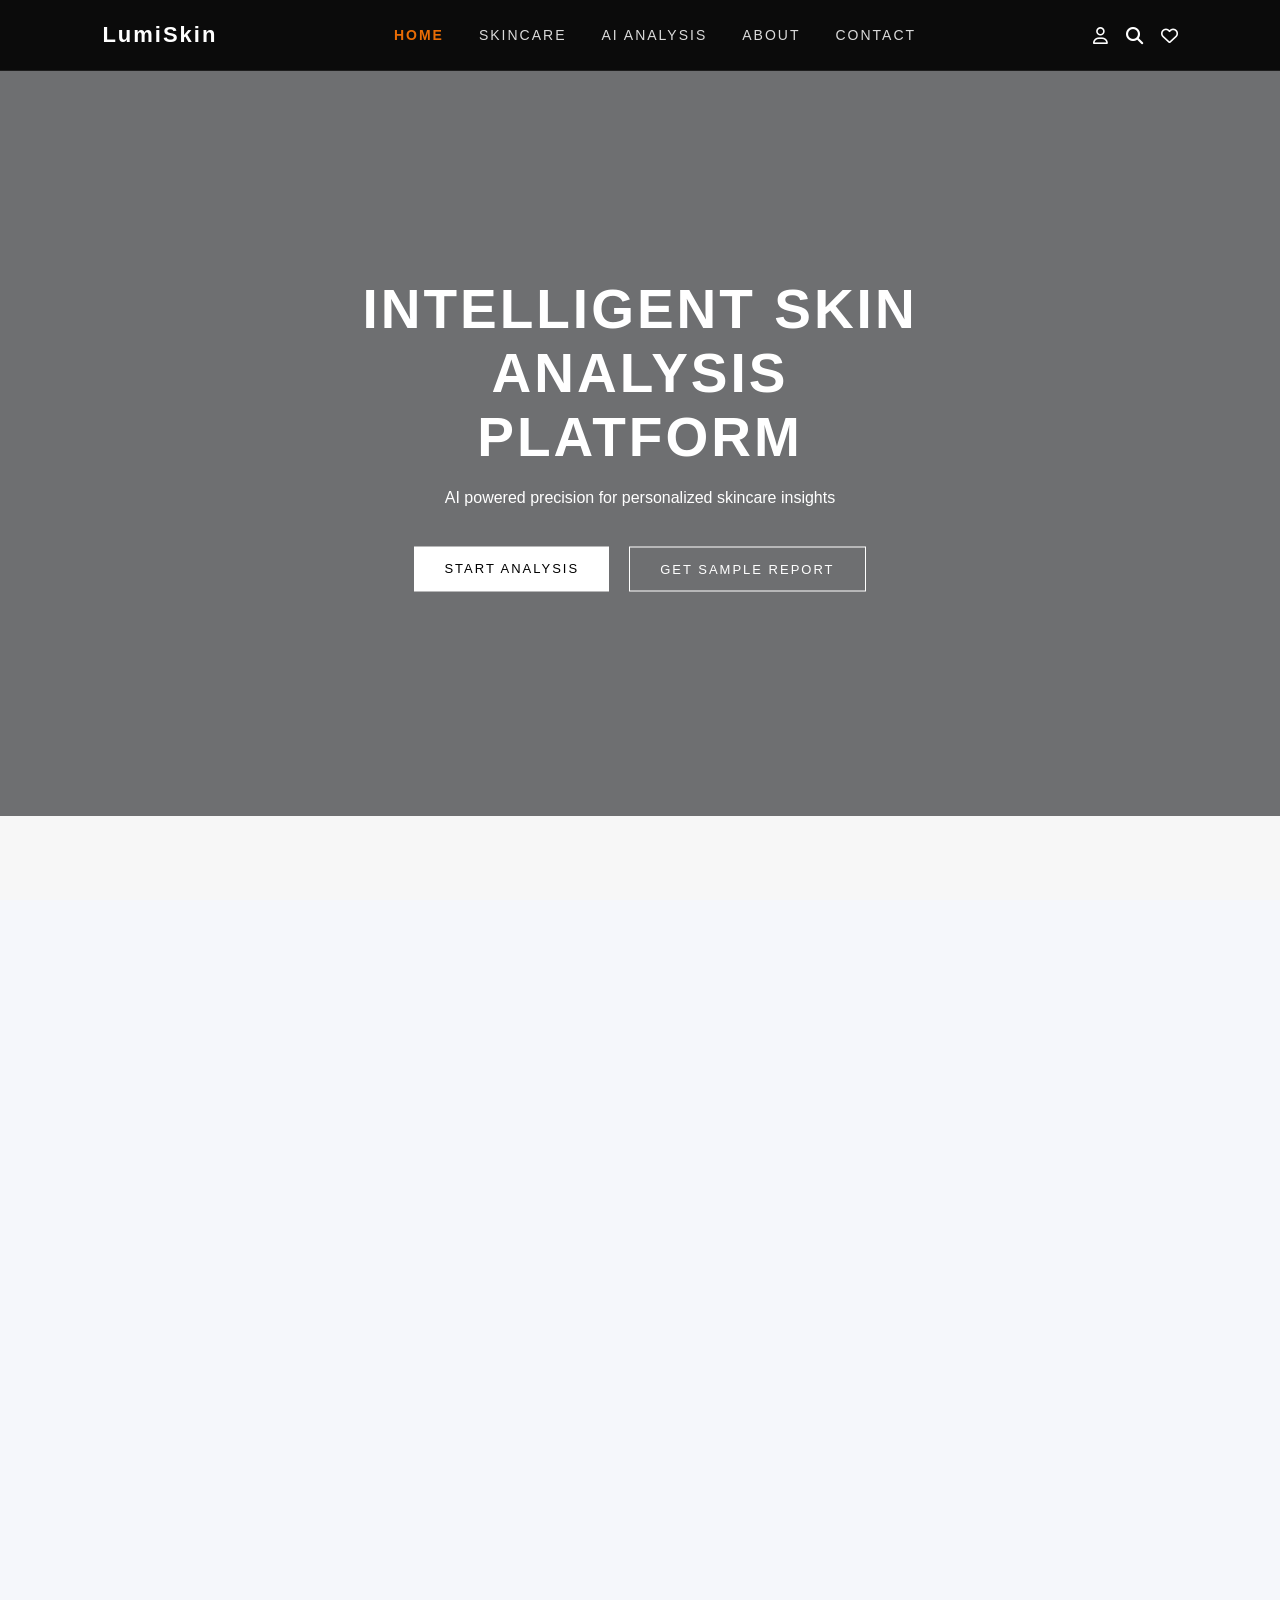
==== index.html @ 3bb39663 "first commit" ====
<!DOCTYPE html>
<html lang="en">

<head>
    <meta charset="UTF-8">
    <meta name="viewport" content="width=device-width, initial-scale=1.0">
    <title>LumiSkin</title>

    <!-- Font Awesome Icons -->
    <link rel="stylesheet" href="https://cdnjs.cloudflare.com/ajax/libs/font-awesome/6.5.0/css/all.min.css">


    <!-- CSS -->
    <link rel="stylesheet" href="style.css">
    <link rel="stylesheet" href="contact.css">
<a href="" class="start-btn">Let's Get Started</a>
</head>

<body>

    
<a href="Ai anianlys.html" data-link="Ai Analysis">Ai Analysis</a>
   
    <!-- Navigation bar starts.-->

    <header class="navbar" id="navbar">

        <div class="logo">LumiSkin</div>

        <nav class="nav-links">
            <a href="index.html" data-link="home">Home</a>
            <a href="skincare.html" data-link="skincare">Skincare</a>
            <a href="Ai anianlys.html" data-link="Ai Analysis">Ai Analysis</a>
            <a href="about.html" data-link="about">About</a>
            <a href="contact.html" data-link="contact">Contact</a>
        </nav>




        <div class="nav-icons">
            <i class="fa-regular fa-user"></i>
            <i class="fa-solid fa-magnifying-glass"></i>
            <i class="fa-regular fa-heart"></i>
        </div>

        <div class="hamburger" id="hamburger">
            <span></span>
            <span></span>
            <span></span>
        </div>

    </header>

    <section class="hero">

        <video autoplay muted loop playsinline class="bg-video">
            <source src="6037941_Woman_Tablet_3840x2160.mp4" type="video/mp4">
        </video>

        <div class="overlay"></div>

        <div class="hero-content">
            <h1>INTELLIGENT SKIN<br>ANALYSIS PLATFORM</h1>
            <p>AI powered precision for personalized skincare insights</p>

            <div class="hero-buttons">
                <a href="#" class="btn primary">Start Analysis</a>
                <a href="#" class="btn secondary">Get Sample Report</a>
            </div>
        </div>



    </section>

    <!-- Navigation bar ends.-->


    <!-- Senode silde 2-->


    <section class="ai-section">

        <div class="ai-container">

            <!-- LEFT SIDE -->
            <div class="ai-left">
                <div class="phone-frame">
                    <img src="senode silde image .png" alt="AI Scan Face" class="face-image">

                    <!-- Scan Overlay -->
                    <div class="scan-overlay"></div>
                    <div class="scan-line"></div>
                </div>
            </div>

            <!-- RIGHT SIDE -->
            <div class="ai-right">
                <p class="small-title">
                <h1>LumiSkin AI Skin Analysis</h1>
                </p>

                <h2>Our most accurate diagnostic yet.</h2>

                <p class="description">
                    Get a quick diagnostic straight from your phone.
                    Our skin analysis is based on dermatological research and AI-powered face mapping.

                </p>

                <div class="steps">
                    <div class="step">
                        <h2>Step 1: Scan.</h2>
                        <p>Take a quick snap to analyze your skin in seconds.</p>
                    </div>

                    <div class="step">
                        <h2>Step 2: Get your report.</h2>
                        <p>Receive personalized diagnostic results instantly.</p>
                    </div>

                    <div class="step">
                        <h2>Step 3: See your solutions.</h2>
                        <p>Discover tailored product recommendations.</p>
                    </div>
                </div>



            </div>

    </section>

    <!-- Senode silde 2 End -->


    <!--thired  silde 3rd  stared -->

    <section class="detect-section">

        <div class="detect-container">

            <!-- LEFT CONTENT -->
            <div class="detect-content">

                <h2>What We Detect</h2>
                <h2>A Complete Skin Profile</h2>

                <p>
                    Understand your skin better by analyzing strengths
                    and concern<br> areas across essential skin metrics.
                </p>

                <div class="skin-tags">

                    <div class="tag active" data-image="./Acne images.jpg">Acne</div>
                    <div class="tag" data-image="./Pigmention.webp">Pigmentation</div>
                    <div class="tag" data-image="./Pores.jpg">Pores</div>
                    <div class="tag" data-image="./dark circles.jpeg">Dark Circles</div>
                    <div class="tag" data-image="./wrinkles.webp">Wrinkles</div>
                    <div class="tag" data-image="./dark spots .webp">Dark Spots</div>
                    <div class="tag" data-image="./eeczeme.webp">Eczema</div>

                </div>

            </div>

            <!-- RIGHT IMAGE -->
            <div class="detect-image">
                <img id="skinImage" src="./Acne images.jpg" alt="Skin Condition">

            </div>

        </div>

    </section>


    <!--thired  silde 3rd  End  -->

    <!-- Forth silde 4th stared -->

    <section class="why-section">

        <div class="why-header">
            <h2>Why Choose LumiSkin AI?</h2>
            <p>
                We use bank-level encryption to protect your data.
                Your photos are analyzed securely and never shared.
                You have full control over your data anytime.
            </p>
        </div>

        <div class="why-cards">

            <!-- Card 1 -->
            <div class="why-card">
                <div class="icon-box">
                    <svg viewBox="0 0 24 24" fill="none" stroke="white" stroke-width="2" stroke-linecap="round"
                        stroke-linejoin="round">
                        <rect x="5" y="11" width="14" height="10" rx="2"></rect>
                        <path d="M8 11V8a4 4 0 0 1 8 0v3"></path>
                    </svg>
                </div>
                <h3>End-to-End Encrypted</h3>
                <p>Your data is protected with secure encrypted processing.</p>
            </div>

            <!-- Card 2 -->
            <div class="why-card">
                <div class="icon-box">
                    <svg viewBox="0 0 24 24">
                        <path d="M12 2l7 4v6c0 5-3 8-7 10-4-2-7-5-7-10V6l7-4z" />
                    </svg>
                </div>
                <h3>100% Authentic</h3>
                <p>All products are genuine and quality assured.</p>
            </div>

            <!-- Card 3 -->
            <div class="why-card">
                <div class="icon-box">
                    <svg viewBox="0 0 24 24" fill="none" stroke="white" stroke-width="2" stroke-linecap="round"
                        stroke-linejoin="round">
                        <path d="M12 2l8 4v6c0 5-3.5 9-8 11-4.5-2-8-6-8-11V6l8-4z"></path>
                        <line x1="9" y1="9" x2="15" y2="15"></line>
                        <line x1="15" y1="9" x2="9" y2="15"></line>
                    </svg>
                </div>
                <h3>No Third-Party Sharing</h3>
                <p>We never sell, share, or expose your photos to anyone.</p>
            </div>

            <!-- Card 4 -->
            <div class="why-card">
                <div class="icon-box">
                    <svg viewBox="0 0 24 24" fill="none" stroke="white" stroke-width="2" stroke-linecap="round"
                        stroke-linejoin="round">
                        <polyline points="3 6 5 6 21 6"></polyline>
                        <path d="M19 6l-1 14H6L5 6"></path>
                        <path d="M10 11v6"></path>
                        <path d="M14 11v6"></path>
                        <path d="M9 6V4h6v2"></path>
                    </svg>
                </div>
                <h3>Delete Anytime</h3>
                <p>You can remove your data whenever you want.</p>
            </div>

        </div>

    </section>

    <!-- Forth silde 4th End  -->

    <!-- fith silde 5th 1stared  -->

    <section id="movieSliderSection">
    <div class="ms-wrapper">

        <div class="ms-left">
            <h2> Analysis by LumiSkin AI</h2>
            <h4>Glow with intelligence.”</h4>
            
            <p>
                Your skin tells a story — let LumiSkin AI help you rewrite it.
              Powered by advanced artificial intelligence and dermatological science, we decode your skin’s 
              hidden signals to reveal clarity, confidence, and radiance.
            </p>
        
         <button onclick="window.location.href='Ai anianlys.html'">
              Let's Get Started
            </button>
        </div>

        <div class="ms-right">
            <div class="ms-slider">

                <div class="ms-card active">
                    <img src="cards/glowing-skin_3.webp" alt="Glowing Skin">
                    <h4>glowing skin</h4>
                </div>

                <div class="ms-card">
                    <img src="cards/olg 4.webp">
                    <h4>Oil Control</h4>
                </div>

                <div class="ms-card">
                    <img src="cards/image 5.webp">
                    <h4>Natural Glow</h4>
                </div>

                <div class="ms-card">
                    <img src="cards/skin men .jpg">
                    <h4>Men's Skin</h4>
                </div>

                <div class="ms-card">
                    <img src="cards/beautiful 1 .avif">
                    <h4>Beautiful Skin</h4>
                </div>

                <div class="ms-card">
                    <img src="cards/lasr age .jpg">
                    <h4>Anti-Aging</h4>
                </div>

            </div>
        </div>

    </div>
</section>



<script>
document.addEventListener("DOMContentLoaded", function () {

    const cards = document.querySelectorAll("#movieSliderSection .ms-card");
    let index = 0;

    function updateSlider() {

        cards.forEach(card => {
            card.classList.remove("active", "next", "last");
        });

        cards[index].classList.add("active");
        cards[(index + 1) % cards.length].classList.add("next");
        cards[(index + 2) % cards.length].classList.add("last");
    }

    function autoSlide() {
        index = (index + 1) % cards.length;
        updateSlider();
    }

    updateSlider();
    setInterval(autoSlide, 2500);

});
</script>






   



















    <!-- fith silde 5th  End  -->



    <!--sixth silde 6th  stared -->
    <footer class="footer">

        <div class="footer-container">

            <!-- Column 1 -->
            <div class="footer-col">
                <h2 class="footer-logo">Glowy</h2>
                <p>
                    Donec sed est felis purus donec porta at.
                    Aenean pharetra odio natoque lorem cras sagittis lectus sit sed.
                    Ornare diam ac tristique senectus accumsan habitasse orci orci.
                </p>
            </div>

            <!-- Column 2 -->
            <div class="footer-col">
                <h3>Quick Links</h3>
                <ul>
                    <li><a href="#">Home</a></li>
                    <li><a href="#">About Us</a></li>
                    <li><a href="#">Shop</a></li>
                    <li><a href="#">Offers</a></li>
                    <li><a href="#">Services</a></li>
                    <li><a href="#">Contact Us</a></li>
                </ul>
            </div>

            <!-- Column 3 -->
            <div class="footer-col">
                <h3>HOME</h3>
                <ul>
                    <li><a href="#">Start Analysis</a></li>
                    <li><a href="#">Step By Step.</a></li>
                    <li><a href="#">We Detect</a></li>
                    <li><a href="#">Why Choose</a></li>
                </ul>
            </div>

            <!-- Column 4 -->
            <div class="footer-col">
                <h3>Skincare</h3>
                <ul>
                    <li><a href="#">Best Skincare</a></li>
                    <li><a href="#">Selling Products</a></li>
                    <li><a href="#">Latest Articles</a></li>
                    <li><a href="#">What Everyone Is Searching</a></li>
                </ul>
            </div>

            <!-- Column 5 -->
            <div class="footer-col">
                <h3>About As</h3>
                <ul>
                    <li><a href="#">Our Mission</a></li>
                    <li><a href="#">Our Journey</a></li>
                    <li><a href="#">Our Team</a></li>
                </ul>
            </div>

            <!-- Column 6 -->
            <div class="footer-col">
                <h3>Contact</h3>
                <ul>
                    <li><a href="#">Call</a></li>
                    <li><a href="#">Email</a></li>
                    <li><a href="#">Live Chat</a></li>
                </ul>
            </div>

            <!-- Column 7 -->
            <div class="footer-col">
                <h3>Our Newsletter</h3>
                <p>
                    Subscribe to our newsletter to get updates about our grand offers.
                </p>

                <form class="subscribe-box" id="subscribeForm">
                    <input type="email" id="emailInput" placeholder="Enter your email-address" required>
                    <button type="submit">SEND</button>
                </form>

                <small id="emailMessage"></small>
            </div>

        </div>


    </footer>






































    <!-- JS -->
    <script src="script.js"></script>

</body>

</html>
---- style.css ----
/*  Navigation bar starts */
/* ================= RESET ================= */

html,
body {
    margin: 0;
    padding: 0;
    height: 100%;
    font-family: Arial, sans-serif;
    overflow-x: hidden;
}

/* ================= HERO ================= */


.nav-links a {
    color: white;
    text-decoration: none;
    transition: 0.3s ease;
}

.nav-links a:hover {
    color: #ff7a00;
}

.nav-links a.active {
    color: #ff7a00;
}


.hero {
    position: relative;
    height: 85vh;
    width: 100%;
    overflow: hidden;
}

.bg-video {
    position: absolute;
    top: 50%;
    left: 50%;
    min-width: 100%;
    min-height: 100%;
    transform: translate(-50%, -50%);
    object-fit: cover;
    z-index: -2;
}

.overlay {
    position: absolute;
    width: 100%;
    height: 100%;
    background: rgba(0, 0, 0, 0.55);
    z-index: -1;
}

/* ================= NAVBAR ================= */

.navbar {
    position: fixed;
    top: 0;
    width: 100%;
    padding: 22px 8%;
    display: flex;
    justify-content: space-between;
    align-items: center;
    transition: 0.4s ease;
    z-index: 1000;
    background: #0b0b0b;
    /* Pure black */
    color: white;
    border-bottom: 1px solid rgba(255, 255, 255, 0.08);
}


.logo {
    font-size: 24px;
    font-weight: 600;
    letter-spacing: 1px;
    color: white;
}

.nav-links a {
    font-size: 13px;
    letter-spacing: 3px;
    text-transform: uppercase;
    color: white;
    opacity: 0.85;
}

.nav-links a:hover {
    opacity: 1;
}

.nav-links a.active {
    color: #ff7a00;
    /* Orange highlight */
    opacity: 1;
}


/* ================= NAV LINKS ================= */

.nav-links {
    display: flex;
    gap: 35px;
}

.nav-links a {
    color: white;
    text-decoration: none;
    font-size: 14px;
    letter-spacing: 2px;
    text-transform: uppercase;
    position: relative;
    transition: 0.3s ease;
}

.nav-links a::after {
    content: "";
    position: absolute;
    width: 0%;
    height: 2px;
    left: 0;
    bottom: -6px;
    background: white;
    transition: width 0.4s ease;
}

.nav-links a:hover::after {
    width: 100%;
}

.nav-links a:hover {
    transform: translateY(-3px);
}

/* ================= ICONS ================= */

.nav-icons {
    display: flex;
    gap: 20px;
    align-items: center;
}

.nav-icons i {
    color: white;
    font-size: 18px;
    cursor: pointer;
    transition: all 0.3s ease;
}

.nav-icons i:hover {
    transform: scale(1.3) rotate(8deg);
    color: #ff4d4d;
}

/* Heart pulse */
.nav-icons .fa-heart:hover {
    animation: pulse 0.6s ease;
}

@keyframes pulse {
    0% {
        transform: scale(1);
    }

    50% {
        transform: scale(1.4);
    }

    100% {
        transform: scale(1);
    }
}

/* ================= HERO CONTENT ================= */

.hero-content {
    position: absolute;
    top: 50%;
    left: 50%;
    transform: translate(-50%, -50%);
    text-align: center;
    color: white;
    animation: fadeUp 1.5s ease forwards;
    opacity: 0;
}

.hero-content h1 {
    font-size: 55px;
    margin-bottom: 20px;
    letter-spacing: 3px;
}

.hero-content p {
    margin-bottom: 40px;
}

@keyframes fadeUp {
    from {
        opacity: 0;
        transform: translate(-50%, -40%);
    }

    to {
        opacity: 1;
        transform: translate(-50%, -50%);
    }
}

/* ================= BUTTONS ================= */

.hero-buttons {
    display: flex;
    gap: 20px;
    justify-content: center;
}

.btn {
    padding: 14px 30px;
    text-decoration: none;
    font-size: 13px;
    letter-spacing: 2px;
    text-transform: uppercase;
    transition: all 0.4s ease;
}

.primary {
    background: white;
    color: black;
}

.primary:hover {
    transform: scale(1.1);
    background: #ff4d4d;
    color: white;
}

.secondary {
    border: 1px solid white;
    color: white;
}

.secondary:hover {
    transform: scale(1.1);
    background: white;
    color: black;
}

/* ================= HAMBURGER ================= */

.hamburger {
    display: none;
    flex-direction: column;
    gap: 5px;
    cursor: pointer;
}

.hamburger span {
    width: 25px;
    height: 3px;
    background: white;
}





/* ===== Improved Mobile Menu ===== */

@media(max-width:900px) {

    .nav-links {
        position: fixed;
        top: 0;
        right: -100%;
        height: 100vh;
        width: 250px;
        background: #000;
        flex-direction: column;
        justify-content: center;
        align-items: center;
        gap: 30px;
        transition: 0.4s ease;
        z-index: 999;
    }

    .nav-links.active {
        right: 0;
    }

    .nav-links a {
        font-size: 16px;
    }

    .hamburger {
        display: flex;
        z-index: 1001;
    }



}

/* Smooth hamburger animation */

.hamburger.active span:nth-child(1) {
    transform: rotate(45deg) translate(5px, 5px);
}

.hamburger.active span:nth-child(2) {
    opacity: 0;
}

.hamburger.active span:nth-child(3) {
    transform: rotate(-45deg) translate(6px, -6px);
}





/* ===== ACTIVE PAGE COLOR ===== */

.nav-links a.active {
    color: #e96c05;
    /* Highlight color */
}

/* ===== ICONS STYLE ===== */

.nav-icons {
    display: flex;
    gap: 18px;
    align-items: center;
}

.nav-icons i {
    color: white;
    font-size: 17px;
    cursor: pointer;
    transition: 0.3s ease;
}

.nav-icons i:hover {
    color: #ff4d4d;
    transform: scale(1.2);
}


/*  Navigation bar Ends */



/*  Senode silde 2 stared  */


/* ================= AI SECTION ================= */

.ai-section {
    padding: 100px 8%;
    background: #f7f7f7;
}

.ai-container {
    display: flex;
    align-items: center;
    justify-content: space-between;
    gap: 60px;
}

/* LEFT SIDE */

.ai-left {
    flex: 1;
    display: flex;
    justify-content: center;
}

.phone-frame {
    position: relative;
    width: 100%;
    height: 100%;
    border-radius: 10px;
    overflow: hidden;
    box-shadow: 0 20px 50px rgba(0, 0, 0, 0.15);
}

.face-image {
    width: 100%;
    display: block;
}

/* AI Grid Overlay */
.scan-overlay {
    position: absolute;
    top: 0;
    left: 0;
    width: 100%;
    height: 100%;
    background-image:
        linear-gradient(rgba(255, 255, 255, 0.1) 1px, transparent 1px),
        linear-gradient(90deg, rgba(255, 255, 255, 0.1) 1px, transparent 1px);
    background-size: 20px 20px;
}

/* Animated Scan Line */
.scan-line {
    position: absolute;
    top: 0;
    left: 0;
    width: 100%;
    height: 3px;
    background: #00ffcc;
    animation: scanMove 3s linear infinite;
}

@keyframes scanMove {
    0% {
        top: 0;
    }

    100% {
        top: 100%;
    }
}

/* RIGHT SIDE */

.ai-right {
    flex: 1;
}

.small-title {
    font-size: 14px;
    letter-spacing: 2px;
    margin-bottom: 15px;
    color: #888;
}

.ai-right h2 {
    font-size: 40px;
    margin-bottom: 20px;
}

.description {
    margin-bottom: 30px;
    line-height: 1.6;
    color: #555;
}

.step {
    margin-bottom: 20px;
}

.step h4 {
    margin-bottom: 5px;
}

/* QR */

.qr-section {
    margin-top: 30px;
    display: flex;
    align-items: center;
    gap: 20px;
}

.qr-section img {
    width: 80px;
}

/* RESPONSIVE */

@media(max-width:900px) {
    .ai-container {
        flex-direction: column;
        text-align: center;
    }

    .qr-section {
        justify-content: center;
    }
}

/*  Senode silde 2 End  */




/*  thired  silde 3rd  stared */

.detect-section {
    padding: 100px 8%;
    background: #f4f4f4;
}

.detect-container {
    display: flex;
    align-items: center;
    justify-content: space-between;
    gap: 60px;
}

/* CONTENT LEFT */
.detect-content {
    flex: 1;
}

/* IMAGE RIGHT */
.detect-image {
    flex: 1;
}

.detect-image img {
    width: 100%;
    border-radius: 20px;
    transition: 0.5s ease;
}

/* TEXT */
.detect-content h4 {
    font-size: 18px;
    margin-bottom: 10px;
}

.detect-content h2 {
    font-size: 36px;
    margin-bottom: 20px;
}

.detect-content p {
    margin-bottom: 30px;
    line-height: 1.6;
}

/* TAGS */
.skin-tags {
    display: flex;
    flex-wrap: wrap;
    gap: 15px;
}

.tag {
    padding: 10px 20px;
    border: 2px solid #ff6b00;
    border-radius: 8px;
    cursor: pointer;
    transition: 0.4s ease;
}

/* ACTIVE */
.tag.active {
    background: #ff6b00;
    color: white;
    transform: scale(1.1);
    border-radius: 25px;
}

.tag:hover {
    background: #ff6b00;
    color: white;
}

/* MOBILE */
@media(max-width:900px) {
    .detect-container {
        flex-direction: column;
    }
}


/*  thired  silde 3rd  End  */


/*  fouth silde 4th  stared */


/* ===== WHY SECTION ===== */

.why-section {
    padding: 120px 8%;
    background: linear-gradient(135deg, #f8f9fb, #eef2f7);
    text-align: center;
}

.why-header h2 {
    font-size: 42px;
    margin-bottom: 20px;
}

.why-header p {
    max-width: 700px;
    margin: 0 auto 60px auto;
    line-height: 1.7;
    color: #555;
}

/* Cards Grid */

.why-cards {
    display: grid;
    grid-template-columns: repeat(auto-fit, minmax(250px, 1fr));
    gap: 40px;
}

/* Card */

.why-card {
    background: white;
    padding: 40px 25px;
    border-radius: 20px;
    box-shadow: 0 20px 40px rgba(0, 0, 0, 0.05);
    transition: all 0.4s ease;
}

/* Hover Effect */

.why-card:hover {
    transform: translateY(-10px);
    box-shadow: 0 30px 60px rgba(0, 0, 0, 0.1);
}

/* Icon Box */

.icon-box {
    width: 70px;
    height: 70px;
    margin: 0 auto 20px auto;
    display: flex;
    align-items: center;
    justify-content: center;
    border-radius: 18px;
    background: linear-gradient(135deg, #ff6b00, #ff914d);
}

/* SVG Style */

.icon-box svg {
    width: 32px;
    height: 32px;
    fill: white;
}

/* Floating icon */

.icon-box {
    animation: floatIcon 4s ease-in-out infinite;
}

@keyframes floatIcon {

    0%,
    100% {
        transform: translateY(0);
    }

    50% {
        transform: translateY(-6px);
    }
}

.why-card h3 {
    margin-bottom: 10px;
}

.why-card p {
    color: #666;
    font-size: 15px;
}



/*  fouth silde 4th  End */


/*  fith silde 5th Stared */
/* ===== MOVIE SLIDER SECTION ===== */

#movieSliderSection {
    padding: 120px 0;
}

#movieSliderSection .ms-wrapper {
    width: 90%;
    max-width: 1300px;
    margin: auto;
    display: flex;
    align-items: center;
    justify-content: space-between;
}

#movieSliderSection .ms-left {
    width: 45%;
}

#movieSliderSection .ms-left h2 {
    font-size: 50px;
    margin-bottom: 20px;
}

#movieSliderSection .ms-left p {
    font-size: 18px;
    margin-bottom: 30px;
}

#movieSliderSection .ms-left span {
    color: #ff7a00;
    font-weight: 600;
}

#movieSliderSection .ms-left button {
    width: 100%;
    max-width: 420px;
    padding: 15px;
    background: #ff7a00;
    color: #fff;
    border: none;
    border-radius: 10px;
    font-size: 18px;
    cursor: pointer;
}

/* RIGHT SIDE */

#movieSliderSection .ms-right {
    width: 50%;
    height: 600px;
    position: relative;
}

#movieSliderSection .ms-slider {
    position: relative;
    width: 420px;
    height: 560px;
    margin: auto;
}

/* CARD */

#movieSliderSection .ms-card {
    position: absolute;
    width: 100%;
    height: 100%;
    border-radius: 30px;
    overflow: hidden;
    box-shadow: 0 40px 80px rgba(0,0,0,0.3);
    transition: all 0.6s ease;
    opacity: 0;
    transform: scale(0.8) translateX(200px);
}

#movieSliderSection .ms-card img {
    width: 100%;
    height: 100%;
    object-fit: cover;
}

#movieSliderSection .ms-card h4 {
    position: absolute;
    bottom: 25px;
    left: 25px;
    color: white;
    font-size: 24px;
    font-weight: 600;
}

/* STACK POSITIONS */

#movieSliderSection .ms-card.active {
    opacity: 1;
    transform: scale(1) translateX(0);
    z-index: 5;
}

#movieSliderSection .ms-card.next {
    opacity: 0.8;
    transform: scale(0.9) translateX(100px);
    z-index: 4;
}

#movieSliderSection .ms-card.last {
    opacity: 0.6;
    transform: scale(0.8) translateX(180px);
    z-index: 3;
}

/* MOBILE */

@media (max-width: 900px) {
    #movieSliderSection .ms-wrapper {
        flex-direction: column;
        text-align: center;
    }

    #movieSliderSection .ms-left,
    #movieSliderSection .ms-right {
        width: 100%;
    }

    #movieSliderSection .ms-right {
        margin-top: 50px;
    }
}


/*  fith silde 5th End */


.start-btn {
    display: inline-block;
    padding: 15px 40px;
    background: #ff7a00;
    color: #fff;
    border-radius: 10px;
    text-decoration: none;
    font-size: 18px;
}

#movieSliderSection .ms-left h2 {
    margin-bottom: 15px;   /* space below main title */
}

#movieSliderSection .ms-left h4 {
    margin-bottom: 20px;   /* space below subtitle */
}

#movieSliderSection .ms-left p {
    margin-bottom: 30px;   /* space below paragraph */
    line-height: 1.8;      /* better readability */
}

#movieSliderSection .ms-left button {
    margin-top: 10px;      /* little gap above button */
}











/*  sixth silde footer email stared */


/* ================= FOOTER ================= */

.footer {
    background: #000;
    color: #fff;
    padding: 100px 8% 40px;
}

.footer-container {
    display: grid;
    grid-template-columns:
        1.5fr
        /* Glowy */
        1fr
        /* Quick Links */
        1fr
        /* HOME */
        1fr
        /* Skincare */
        1fr
        /* About As */
        1fr
        /* Contact */
        1.5fr;
    /* Newsletter */
    gap: 60px;
    align-items: start;
}


.footer {
    background: #000;
    color: #fff;
    padding: 100px 6% 40px;
}

.footer-col {
    min-width: 0;
}

.footer-col h3 {
    margin-bottom: 20px;
    font-size: 20px;
}

.footer-logo {
    font-size: 28px;
    margin-bottom: 20px;
    color: #fff;
}

.footer-col p {
    color: #aaa;
    line-height: 1.7;
}

.footer-col ul {
    list-style: none;
    padding: 0;
}

.footer-col ul li {
    margin-bottom: 12px;
}

.footer-col ul li a {
    text-decoration: none;
    color: #aaa;
    transition: all 0.3s ease;
    position: relative;
}

/* Hover animation underline */
.footer-col ul li a::after {
    content: "";
    position: absolute;
    width: 0;
    height: 2px;
    left: 0;
    bottom: -4px;
    background: linear-gradient(90deg, #ff6b00, #ff914d);
    transition: width 0.3s ease;
}

.footer-col ul li a:hover {
    color: #fff;
    transform: translateX(5px);
}

.footer-col ul li a:hover::after {
    width: 100%;
}

/* Subscribe Box */

.subscribe-box {
    display: flex;
    margin-top: 15px;
}

.subscribe-box input {
    flex: 1;
    padding: 12px 15px;
    border: none;
    outline: none;
    background: #111;
    color: #fff;
    border: radius 1px;
}


/* Referral Images */

.referral-images {
    display: flex;
    gap: 10px;
    margin-top: 20px;
}

.referral-images img {
    width: 70px;
    height: 70px;
    object-fit: cover;
    border-radius: 12px;
    transition: 0.3s ease;
}

.referral-images img:hover {
    transform: scale(1.1);
}

/* Subscribe Button Style (matches your animation theme) */

.subscribe-box button {
    padding: 12px 20px;
    border: none;
    background: linear-gradient(90deg, #ff6b00, #ff914d);
    color: #fff;
    cursor: pointer;
    transition: 0.3s ease;
}



.footer-bottom {
    text-align: center;
    margin-top: 60px;
    padding-top: 25px;
    border-top: 1px solid #222;
}

.footer-bottom p {
    color: #aaa;
    font-size: 14px;
    letter-spacing: 0.5px;
}
---- contact.css ----
/*  Navigation bar starts */

@media (max-width: 900px) {
    .hamburger {
        display: flex;
    }
}

.nav-links a {
    text-decoration: none;
    color: #fff;
    transition: 0.3s ease;
}

/* Hover */
.nav-links a:hover {
    color: #ff6b00;
}

/* Active Page Color */
.nav-links a.active {
    color: #ff6b00;
    font-weight: 600;
}

.nav-links a {
    text-decoration: none;
    color: #fff;
    transition: 0.3s ease;
}

/* Hover */
.nav-links a:hover {
    color: #ff6b00;
}

/* Active link */
.nav-links a.active {
    color: #ff6b00;
    font-weight: 600;
}


/* ================= RESET ================= */

html, body{
    margin:0;
    padding:0;
    height:100%;
    font-family: Arial, sans-serif;
    overflow-x:hidden;
}

/* ================= HERO ================= */


.nav-links a {
    color: white;
    text-decoration: none;
    transition: 0.3s ease;
}

.nav-links a:hover {
    color: #ff7a00;
}

.nav-links a.active {
    color: #ff7a00;
}


.hero{
    position:relative;
    height:85vh;
    width:100%;
    overflow:hidden;
}

.bg-video{
    position:absolute;
    top:50%;
    left:50%;
    min-width:100%;
    min-height:100%;
    transform:translate(-50%,-50%);
    object-fit:cover;
    z-index:-2;
}

.overlay{
    position:absolute;
    width:100%;
    height:100%;
    background:rgba(0,0,0,0.55);
    z-index:-1;
}

/* ================= NAVBAR ================= */

.navbar{
    position:fixed;
    top:0;
    width:100%;
    padding:22px 8%;
    display:flex;
    justify-content:space-between;
    align-items:center;
    transition:0.4s ease;
    z-index:1000;
    background:#0b0b0b;   /* Pure black */
    color:white;
    border-bottom:1px solid rgba(255,255,255,0.08);
}


.navbar.active{
    background:rgba(0, 0, 0, 0.905);
}

.logo{
    font-size:22px;
    font-weight:bold;
    letter-spacing:2px;
    color:white;
}

/* ================= NAV LINKS ================= */

.nav-links{
    display:flex;
    gap:35px;
}

.nav-links a{
    color:white;
    text-decoration:none;
    font-size:14px;
    letter-spacing:2px;
    text-transform:uppercase;
    position:relative;
    transition:0.3s ease;
}

.nav-links a::after{
    content:"";
    position:absolute;
    width:0%;
    height:2px;
    left:0;
    bottom:-6px;
    background:white;
    transition:width 0.4s ease;
}

.nav-links a:hover::after{
    width:100%;
}

.nav-links a:hover{
    transform:translateY(-3px);
}

/* ================= ICONS ================= */

.nav-icons{
    display:flex;
    gap:20px;
    align-items:center;
}

.nav-icons i{
    color:white;
    font-size:18px;
    cursor:pointer;
    transition:all 0.3s ease;
}

.nav-icons i:hover{
    transform:scale(1.3) rotate(8deg);
    color:#ff4d4d;
}

/* Heart pulse */
.nav-icons .fa-heart:hover{
    animation:pulse 0.6s ease;
}

@keyframes pulse{
    0%{ transform:scale(1); }
    50%{ transform:scale(1.4); }
    100%{ transform:scale(1); }
}

/* ================= HERO CONTENT ================= */

.hero-content{
    position:absolute;
    top:50%;
    left:50%;
    transform:translate(-50%,-50%);
    text-align:center;
    color:white;
    animation:fadeUp 1.5s ease forwards;
    opacity:0;
}

.hero-content h1{
    font-size:55px;
    margin-bottom:20px;
    letter-spacing:3px;
}

.hero-content p{
    margin-bottom:40px;
}

@keyframes fadeUp{
    from{
        opacity:0;
        transform:translate(-50%,-40%);
    }
    to{
        opacity:1;
        transform:translate(-50%,-50%);
    }
}

/* ================= BUTTONS ================= */

.hero-buttons{
    display:flex;
    gap:20px;
    justify-content:center;
}

.btn{
    padding:14px 30px;
    text-decoration:none;
    font-size:13px;
    letter-spacing:2px;
    text-transform:uppercase;
    transition:all 0.4s ease;
}

.primary{
    background:white;
    color:black;
}

.primary:hover{
    transform:scale(1.1);
    background:#ff4d4d;
    color:white;
}

.secondary{
    border:1px solid white;
    color:white;
}

.secondary:hover{
    transform:scale(1.1);
    background:white;
    color:black;
}

/* ================= HAMBURGER ================= */

.hamburger{
    display:none;
    flex-direction:column;
    gap:5px;
    cursor:pointer;
}

.hamburger span{
    width:25px;
    height:3px;
    background:white;
}

/* ===== MOBILE MENU ===== */
@media (max-width: 900px){

    .nav-links{
        position: fixed;
        top: 0;
        right: -100%;
        width: 250px;
        height: 100vh;
        background: black;
        flex-direction: column;
        justify-content: center;
        align-items: center;
        gap: 30px;
        transition: 0.4s ease;
        z-index: 999;
    }

    .nav-links.active{
        right: 0;
    }

    .hamburger{
        display: flex;
        flex-direction: column;
        gap: 5px;
        cursor: pointer;
        z-index: 1000;
    }

    .hamburger span{
        width: 25px;
        height: 3px;
        background: white;
        transition: 0.3s;
    }
}



/* ===== Improved Mobile Menu ===== */

@media(max-width:900px){

    .nav-links{
        position:fixed;
        top:0;
        right:-100%;
        height:100vh;
        width:250px;
        background:#000;
        flex-direction:column;
        justify-content:center;
        align-items:center;
        gap:30px;
        transition:0.4s ease;
        z-index:999;
    }

    .nav-links.active{
        right:0;
    }

    .nav-links a{
        font-size:16px;
    }

    .hamburger{
        display:flex;
        z-index:1001;
    }

    .nav-icons{
        display:none;
    }

}

/* Smooth hamburger animation */

.hamburger.active span:nth-child(1){
    transform:rotate(45deg) translate(5px,5px);
}

.hamburger.active span:nth-child(2){
    opacity:0;
}

.hamburger.active span:nth-child(3){
    transform:rotate(-45deg) translate(6px,-6px);
}





/* ===== ACTIVE PAGE COLOR ===== */

.nav-links a.active {
    color: #e96c05;   /* Highlight color */
}

/* ===== ICONS STYLE ===== */

.nav-icons {
    display: flex;
    gap: 18px;
    align-items: center;
}

.nav-icons i {
    color: white;
    font-size: 17px;
    cursor: pointer;
    transition: 0.3s ease;
}

.nav-icons i:hover {
    color: #ff4d4d;
    transform: scale(1.2);
}


 /*  Navigation bar Ends */



  

  .contact-section {
  display: flex;
  justify-content: space-between;
  padding: 120px 8%;
  background: linear-gradient(135deg, #f3f5fb, #e8edf7);
  font-family: 'Poppins', sans-serif;
  overflow: hidden;
}

/* LEFT SIDE */
.contact-left {
  width: 45%;
}

.wave {
  font-size: 60px;
}

.gradient-text {
  font-size: 70px;
  font-weight: 800;
  background: linear-gradient(90deg,#8b9cf6,#fbc2eb,#86efac);
  -webkit-background-clip:text;
  -webkit-text-fill-color:transparent;
}

.contact-left p {
  margin-top: 20px;
  font-size: 20px;
  color: #4b5563;
  line-height: 1.7;
}

.action-buttons {
  margin-top: 40px;
}

.outline-btn {
  padding: 14px 28px;
  border-radius: 40px;
  background: transparent;
  margin-right: 15px;
  cursor: pointer;
  font-weight: 600;
  transition: all 0.3s ease;
}

.blue { border: 2px solid #8b9cf6; color: #8b9cf6; }
.pink { border: 2px solid #f9a8d4; color: #f472b6; }
.green { border: 2px solid #86efac; color: #22c55e; }

.outline-btn:hover {
  transform: translateY(-3px);
}

/* RIGHT SIDE STACK */
.contact-right {
  width: 45%;
  position: relative;
  height: 420px;
}

/* CARD BASE */
.contact-card {
  position: absolute;
  width: 320px;
  padding: 30px;
  border-radius: 25px;
  background: rgba(255,255,255,0.9);
  backdrop-filter: blur(12px);
  box-shadow: 0 25px 50px rgba(47, 76, 240, 0.08);
  transition: all 0.5s cubic-bezier(.2,.8,.2,1);
  cursor: pointer;
}

/* STACK POSITIONS */
.email { top: 0; right: 0; z-index: 3; }
.chat { top: 80px; right: 40px; z-index: 2; }
.call { top: 160px; right: 80px; z-index: 1; }

/* HOVER FRONT EFFECT */
.contact-card:hover {
  transform: scale(1.05) translateY(-10px);
  box-shadow: 0 40px 80px rgba(0,0,0,0.15);
  z-index: 10;
}

/* ICON */
.card-icon {
  width: 60px;
  height: 60px;
  border-radius: 15px;
  display: flex;
  align-items: center;
  justify-content: center;
  font-size: 28px;
  margin-bottom: 15px;
}

.blue-bg { background: #8b9cf6; color: white; }
.pink-bg { background: #f9a8d4; color: white; }
.green-bg { background: #86efac; color: white; }

.contact-card h3 {
  font-size: 22px;
}

.sub {
  display: block;
  margin-top: 5px;
  color: #6b7280;
}

.highlight {
  margin-top: 15px;
  font-weight: 600;
  font-size: 18px;
}

.contact-card a {
  display: inline-block;
  margin-top: 15px;
  color: #8b9cf6;
  text-decoration: none;
  font-weight: 600;
}




  /*  senode silde End  */

 /*   thired silde streds */

 /*   thired silde  end  */

  /*  fouth  silde stred  */

  /* Slides Section */
.slides-section {
  display: flex;
  justify-content: space-between;
  gap: 30px;
  padding: 120px 8%;
  flex-wrap: wrap;
  background: linear-gradient(135deg, #eef2f7, #e0e7ff);
  font-family: 'Poppins', sans-serif;
}

/* Slide Card */
.slide-card {
  flex: 1 1 300px;
  background: rgba(255,255,255,0.85);
  backdrop-filter: blur(12px);
  border-radius: 25px;
  padding: 30px;
  text-align: center;
  transition: all 0.4s ease;
  cursor: pointer;
  box-shadow: 0 20px 40px rgba(0,0,0,0.05);
}

.slide-card:hover {
  transform: translateY(-10px) scale(1.05);
  box-shadow: 0 40px 80px rgba(0,0,0,0.15);
}

/* Slide Icon */
.slide-card .slide-icon {
  width: 60px;
  height: 60px;
  border-radius: 15px;
  display: flex;
  align-items: center;
  justify-content: center;
  font-size: 28px;
  margin: 0 auto 15px auto;
}

.slide-card h3 {
  font-size: 22px;
  margin-bottom: 10px;
}

.slide-card p {
  font-size: 16px;
  color: #4b5563;
  margin-bottom: 15px;
}

.slide-card a {
  color: #8b9cf6;
  font-weight: 600;
  text-decoration: none;
}

.slide-card a:hover {
  text-decoration: underline;
}

/* Reuse colors */
.blue-bg { background: #8b9cf6; color: white; }
.pink-bg { background: #f9a8d4; color: white; }
.green-bg { background: #86efac; color: white; }

  
  

 /* fouth silde End  */


 /* ===== CONTACT V2 SECTION ===== */
.contact-v2 {
  padding: 100px 6%;
  background: #f3f4f6;
}

.contact-v2-wrapper {
  display: flex;
  gap: 60px;
  width: 100%;
}

.contact-v2-card {
  flex: 1;
  border-radius: 28px;
  min-height: 600px;
  display: flex;
}

.contact-v2-inner {
  padding: 60px;
  width: 100%;
  display: flex;
  flex-direction: column;
  justify-content: space-between;
}

/* LEFT */
.contact-v2-left {
  background: #ffffff;
  box-shadow: 0 25px 60px rgba(0,0,0,0.08);
}

.contact-v2-icon {
  width: 80px;
  height: 80px;
  background: #cdebd8;
  border-radius: 50%;
  display: flex;
  align-items: center;
  justify-content: center;
  font-size: 30px;
  margin-bottom: 25px;
}

.contact-v2-left h2 {
  font-size: 34px;
  margin-bottom: 10px;
}

.contact-v2-sub {
  color: #6b7280;
  margin-bottom: 30px;
}

.contact-v2-info {
  margin-bottom: 25px;
}

.contact-v2-btn {
  padding: 18px;
  border: none;
  border-radius: 14px;
  background: linear-gradient(90deg,#a7d7b8,#8dc5a5);
  color: white;
  font-size: 16px;
  cursor: pointer;
  transition: 0.3s;
}

.contact-v2-btn:hover {
  transform: translateY(-4px);
}

/* RIGHT */
.contact-v2-right {
  background: linear-gradient(135deg,#0f172a,#1e293b);
  color: white;
  box-shadow: 0 25px 60px rgba(0,0,0,0.35);
}

.contact-v2-right h2 {
  font-size: 34px;
  margin-bottom: 10px;
}

.contact-v2-planet-wrap {
  display: flex;
  justify-content: center;
  align-items: center;
  flex: 1;
}

.contact-v2-planet {
  width: 200px;
  height: 200px;
  background: radial-gradient(circle,#cfd6ff,#9ea7ff);
  border-radius: 50%;
  position: relative;
  animation: floatPlanet 5s ease-in-out infinite;
}

.contact-v2-planet::before {
  content: "";
  position: absolute;
  width: 320px;
  height: 320px;
  border: 1px solid rgba(255,255,255,0.2);
  border-radius: 50%;
  top: 50%;
  left: 50%;
  transform: translate(-50%,-50%);
}

.contact-v2-bubble {
  position: absolute;
  top: -20px;
  right: -20px;
  background: #8ea2ff;
  padding: 15px;
  border-radius: 20px;
}

.contact-v2-stats {
  display: flex;
  gap: 30px;
  justify-content: center;
}

.contact-v2-stat {
  width: 200px;
  padding: 30px;
  border-radius: 20px;
  background: rgba(255,255,255,0.08);
  text-align: center;
}

.contact-v2-stat h3 {
  font-size: 28px;
  margin-bottom: 10px;
}

@keyframes floatPlanet {
  0%,100% { transform: translateY(0); }
  50% { transform: translateY(-15px); }
}

@media(max-width:1000px){
  .contact-v2-wrapper{
    flex-direction: column;
  }
  .contact-v2-card{
    min-height: auto;
  }
}






/*  sixth silde footer email stared */


    /* ================= FOOTER ================= */

.footer {
    background:#000;
    color:#fff;
    padding:100px 8% 40px;
}

.footer-container {
    display:grid;
    grid-template-columns:repeat(auto-fit,minmax(250px,1fr));
    gap:60px;
}

.footer-col h3 {
    margin-bottom:20px;
    font-size:20px;
}

.footer-logo {
    font-size:28px;
    margin-bottom:20px;
    color:#fff;
}

.footer-col p {
    color:#aaa;
    line-height:1.7;
}

.footer-col ul {
    list-style:none;
    padding:0;
}

.footer-col ul li {
    margin-bottom:12px;
}

.footer-col ul li a {
    text-decoration:none;
    color:#aaa;
    transition:all 0.3s ease;
    position:relative;
}

/* Hover animation underline */
.footer-col ul li a::after {
    content:"";
    position:absolute;
    width:0;
    height:2px;
    left:0;
    bottom:-4px;
    background:linear-gradient(90deg,#ff6b00,#ff914d);
    transition:width 0.3s ease;
}

.footer-col ul li a:hover {
    color:#fff;
    transform:translateX(5px);
}

.footer-col ul li a:hover::after {
    width:100%;
}

/* Subscribe Box */

.subscribe-box {
    display:flex;
    margin-top:15px;
}

.subscribe-box input {
    flex:1;
    padding:12px 15px;
    border:none;
    outline:none;
    background:#111;
    color:#fff;
    border: radius 1px;
}


 /* ================= RESET ================= */
* {
    margin: 0;
    padding: 0;
    box-sizing: border-box;
    font-family: 'Poppins', sans-serif;
}

body {
    background: #f5f7fb;
}

/* ================= CONTAINER ================= */
.container {
    width: 90%;
    max-width: 1200px;
    margin: 50px auto;
    display: grid;
    grid-template-columns: 1fr 1fr;
    gap: 40px;
}

/* ================= LEFT SIDE - FORM ================= */
.contact-form h2 {
    color: #2f5bd3;
    font-size: 32px;
    margin-bottom: 25px;
}

.form-group {
    margin-bottom: 20px;
}

.form-group label {
    display: block;
    margin-bottom: 8px;
    font-weight: 500;
    color: #333;
}

.form-group input,
.form-group textarea {
    width: 100%;
    padding: 14px;
    border-radius: 10px;
    border: 1px solid #cfd6e4;
    outline: none;
    font-size: 15px;
    transition: 0.3s;
}
/* ===== Increase Gap Between Contact Buttons ===== */

.action-buttons {
    display: flex;
    flex-direction: column;   /* stack vertically */
    gap: 20px;                /* controls space between buttons */
    margin-top: 30px;
}

/* Optional: Make buttons slightly taller */
.outline-btn {
    padding: 16px 24px;
}
.form-group input:focus,
.form-group textarea:focus {
    border-color: #ff6f21;
}

textarea {
    min-height: 140px;
    resize: none;
}

button {
    width: 100%;
    padding: 15px;
    border: none;
    border-radius: 12px;
    background: linear-gradient(90deg, #2f5bd3, #7b3ff2);
    color: white;
    font-size: 16px;
    font-weight: 600;
    cursor: pointer;
    transition: 0.3s;
}

button:hover {
    opacity: 0.9;
}

/* ================= RIGHT SIDE ================= */
.contact-info h2 {
    color: #d3682f;
    font-size: 32px;
    margin-bottom: 25px;
}

.info-box {
    background: white;
    padding: 20px;
    border-radius: 15px;
    display: flex;
    align-items: flex-start;
    gap: 15px;
    margin-bottom: 20px;
    box-shadow: 0 8px 20px rgba(0, 0, 0, 0.05);
}

.icon {
    width: 55px;
    height: 55px;
    border-radius: 50%;
    background: #ff9900;
    display: flex;
    align-items: center;
    justify-content: center;
    color: white;
    font-size: 20px;
}

.info-box h4 {
    margin-bottom: 5px;
}

.map {
    margin-top: 20px;
    border-radius: 15px;
    overflow: hidden;
}

.map iframe {
    width: 100%;
    height: 250px;
    border: none;
}

/* ================= RESPONSIVE ================= */
@media (max-width: 900px) {
    .container {
        grid-template-columns: 1fr;
    }
}


/*  sixth silde footer email stared */


    /* ================= FOOTER ================= */

.footer {
    background:#000;
    color:#fff;
    padding:100px 8% 40px;
}

.footer-container {
    display: grid;
    grid-template-columns: 
        1.5fr   /* Glowy */
        1fr     /* Quick Links */
        1fr     /* HOME */
        1fr     /* Skincare */
        1fr     /* About As */
        1fr     /* Contact */
        1.5fr;  /* Newsletter */
    gap: 60px;
    align-items: start;
}


.footer {
    background: #000;
    color: #fff;
    padding: 100px 6% 40px;
}

.footer-col {
    min-width: 0;
}

.footer-col h3 {
    margin-bottom:20px;
    font-size:20px;
}

.footer-logo {
    font-size:28px;
    margin-bottom:20px;
    color:#fff;
}

.footer-col p {
    color:#aaa;
    line-height:1.7;
}

.footer-col ul {
    list-style:none;
    padding:0;
}

.footer-col ul li {
    margin-bottom:12px;
}

.footer-col ul li a {
    text-decoration:none;
    color:#aaa;
    transition:all 0.3s ease;
    position:relative;
}

/* Hover animation underline */
.footer-col ul li a::after {
    content:"";
    position:absolute;
    width:0;
    height:2px;
    left:0;
    bottom:-4px;
    background:linear-gradient(90deg,#ff6b00,#ff914d);
    transition:width 0.3s ease;
}

.footer-col ul li a:hover {
    color:#fff;
    transform:translateX(5px);
}

.footer-col ul li a:hover::after {
    width:100%;
}

/* Subscribe Box */

.subscribe-box {
    display:flex;
    margin-top:15px;
}

.subscribe-box input {
    flex:1;
    padding:12px 15px;
    border:none;
    outline:none;
    background:#111;
    color:#fff;
    border: radius 1px;
}


/* Referral Images */

.referral-images {
    display:flex;
    gap:10px;
    margin-top:20px;
}

.referral-images img {
    width:70px;
    height:70px;
    object-fit:cover;
    border-radius:12px;
    transition:0.3s ease;
}

.referral-images img:hover {
    transform:scale(1.1);
}

/* Subscribe Button Style (matches your animation theme) */

.subscribe-box button {
    padding:12px 20px;
    border:none;
    background:linear-gradient(90deg,#ff6b00,#ff914d);
    color:#fff;
    cursor:pointer;
    transition:0.3s ease;
}

.footer-bottom {
    text-align: center;
    margin-top: 60px;
    padding-top: 25px;
    border-top: 1px solid #222;
}

.footer-bottom p {
    color: #aaa;
    font-size: 14px;
    letter-spacing: 0.5px;
}
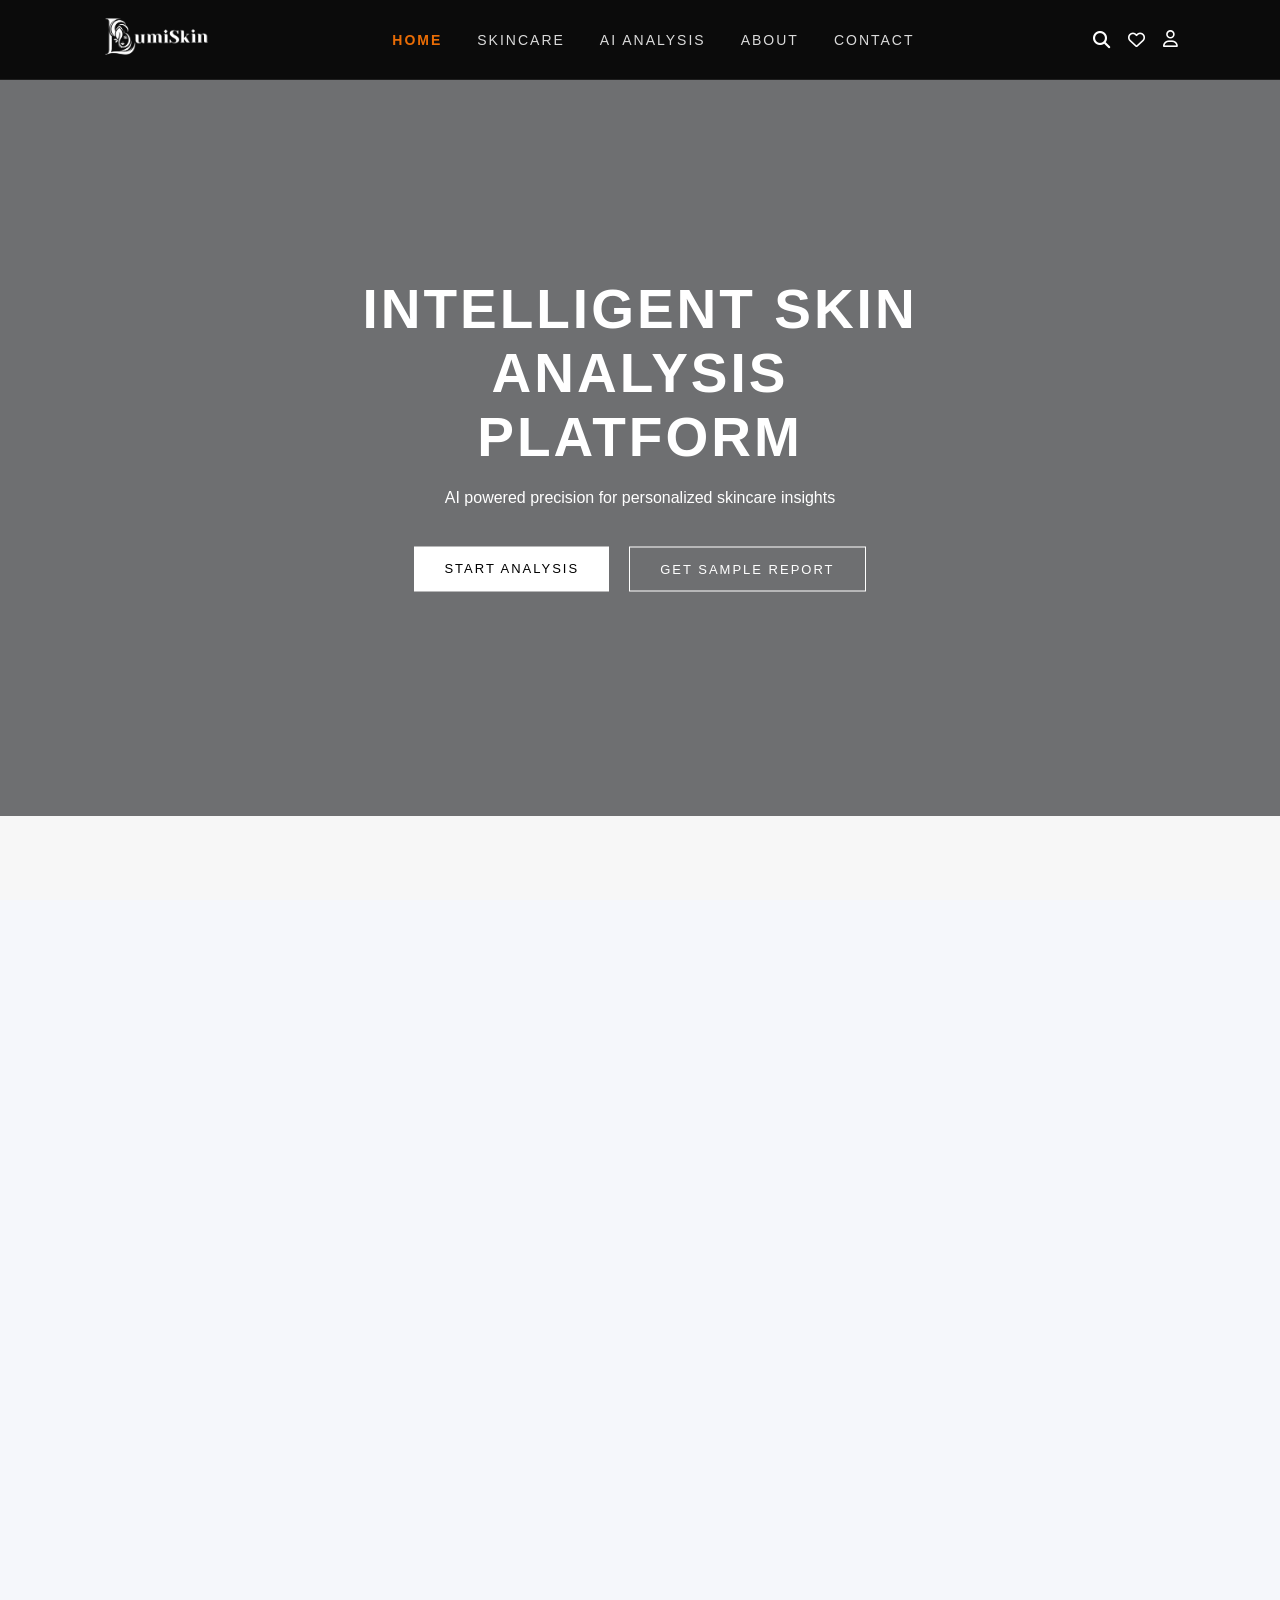
==== commit 36efcb87: "logo" ====
--- a/index.html
+++ b/index.html
@@ -18,15 +18,24 @@
 
 <body>
 
+
+
+
     
 <a href="Ai anianlys.html" data-link="Ai Analysis">Ai Analysis</a>
    
     <!-- Navigation bar starts.-->
 
+
+<!-- PROFILE DROPDOWN -->
+   
+<!-- PROFILE DROPDOWN -->
+
     <header class="navbar" id="navbar">
-
-        <div class="logo">LumiSkin</div>
-
+    <a href="index.html" class="logo">
+    <img src="cards/logo skincare.png" alt="LumiSkin Logo">
+    </a>
+       
         <nav class="nav-links">
             <a href="index.html" data-link="home">Home</a>
             <a href="skincare.html" data-link="skincare">Skincare</a>
@@ -35,15 +44,32 @@
             <a href="contact.html" data-link="contact">Contact</a>
         </nav>
 
-
-
-
-        <div class="nav-icons">
-            <i class="fa-regular fa-user"></i>
-            <i class="fa-solid fa-magnifying-glass"></i>
-            <i class="fa-regular fa-heart"></i>
-        </div>
-
+      
+<div class="nav-icons">
+    <!-- SEARCH -->
+<div class="search-container">
+    <i class="fa-solid fa-magnifying-glass"></i>
+    <input type="text" class="search-input" placeholder="Search skincare...">
+</div>
+    
+
+   <!-- Heart -->
+    <i class="fa-regular fa-heart"></i>
+    <!-- Profile icon -->
+    <div class="profile-box">
+        <i class="fa-regular fa-user" id="profileIcon"></i>
+
+        <!-- Dropdown -->
+        <div class="profile-menu" id="profileMenu">
+            <a href="profile.html">Profile</a>
+            <a href="Login/login.html" id="logoutBtn">Logout</a>
+        </div>
+    </div>
+</div>
+ 
+        
+
+        
         <div class="hamburger" id="hamburger">
             <span></span>
             <span></span>
@@ -491,7 +517,33 @@
 
 
 
-
+<script>
+
+const profileIcon = document.getElementById("profileIcon");
+const profileMenu = document.getElementById("profileMenu");
+const logoutBtn = document.getElementById("logoutBtn");
+
+/* open dropdown */
+
+profileIcon.onclick = function(){
+
+if(profileMenu.style.display === "block"){
+profileMenu.style.display = "none";
+}else{
+profileMenu.style.display = "block";
+}
+
+};
+
+/* logout */
+
+logoutBtn.onclick = function(){
+
+window.location.href = "login.html";
+
+};
+
+</script>
 
 
 
--- a/style.css
+++ b/style.css
@@ -1,7 +1,21 @@
 /*  Navigation bar starts */
 /* ================= RESET ================= */
-
+/* FIX NAVBAR HEIGHT SAME FOR ALL PAGES */
+
+.navbar{
+    position: fixed;
+    top: 0;
+    width: 100%;
+    height: 80px;          /* fixed height */
+    padding: 0 8%;         /* remove top-bottom padding */
+    display: flex;
+    align-items: center;
+    justify-content: space-between;
+    background: #0b0b0b;
+    z-index: 1000;
+}
 html,
+
 body {
     margin: 0;
     padding: 0;
@@ -10,6 +24,11 @@
     overflow-x: hidden;
 }
 
+.logo img {
+    height: 50px;   /* Bigger and premium */
+    width: auto;
+    object-fit: contain;
+}
 /* ================= HERO ================= */
 
 
@@ -208,6 +227,9 @@
         transform: translate(-50%, -50%);
     }
 }
+
+
+
 
 /* ================= BUTTONS ================= */
 
@@ -347,6 +369,144 @@
     color: #ff4d4d;
     transform: scale(1.2);
 }
+
+/* ================= PROFILE DROPDOWN UPGRADE ================= */
+
+.ls-profile-wrapper {
+    position: relative;
+    display: inline-block;
+}
+
+.ls-profile-wrapper i {
+    font-size: 18px;
+    color: white;
+    cursor: pointer;
+    transition: 0.3s ease;
+}
+
+.ls-profile-wrapper i:hover {
+    color: #ff7a00;
+    transform: scale(1.15);
+}
+
+.ls-profile-menu {
+    position: absolute;
+    top: 45px;
+    right: 0;
+    width: 200px;
+    background: #0f0f0f;
+    border-radius: 12px;
+    overflow: hidden;
+    display: none;
+    box-shadow: 
+        0 20px 40px rgba(0, 0, 0, 0.6),
+        0 0 0 1px rgba(255,255,255,0.05);
+    backdrop-filter: blur(8px);
+    animation: dropdownFade 0.25s ease;
+    z-index: 9999;
+}
+
+/* Dropdown animation */
+@keyframes dropdownFade {
+    from {
+        opacity: 0;
+        transform: translateY(-8px);
+    }
+    to {
+        opacity: 1;
+        transform: translateY(0);
+    }
+}
+
+.ls-profile-menu a {
+    display: flex;
+    align-items: center;
+    gap: 10px;
+    padding: 14px 18px;
+    text-decoration: none;
+    color: #fff;
+    font-size: 14px;
+    font-weight: 500;
+    transition: 0.25s ease;
+}
+
+.ls-profile-menu a:hover {
+    background: rgba(255,122,0,0.15);
+    padding-left: 22px;
+}
+
+/* Divider line */
+.ls-profile-menu a:not(:last-child) {
+    border-bottom: 1px solid rgba(255,255,255,0.05);
+}
+/* PROFILE DROPDOWN */
+
+.profile-box{
+position:relative;
+}
+
+.profile-menu{
+position:absolute;
+top:40px;
+right:0;
+width:170px;
+background:#111;
+border-radius:8px;
+display:none;
+flex-direction:column;
+box-shadow:0 10px 25px rgba(0,0,0,0.6);
+z-index:9999;
+}
+
+.profile-menu a{
+padding:12px 15px;
+color:white;
+text-decoration:none;
+display:block;
+}
+
+.profile-menu a:hover{
+background:#ff7a00;
+}
+
+/* SEARCH HOVER EFFECT */
+
+.search-container{
+    position: relative;
+    display: flex;
+    align-items: center;
+    cursor: pointer;
+}
+
+/* search icon */
+
+.search-container i{
+    font-size: 18px;
+    color: white;
+    z-index: 2;
+}
+
+/* hidden input */
+
+.search-input{
+    position: absolute;
+    right: 25px;
+    width: 0;
+    opacity: 0;
+    padding: 6px 10px;
+    border-radius: 4px;
+    border: none;
+    outline: none;
+    transition: 0.3s ease;
+}
+
+/* expand on hover */
+
+.search-container:hover .search-input{
+    width: 180px;
+    opacity: 1;
+}
+
 
 
 /*  Navigation bar Ends */
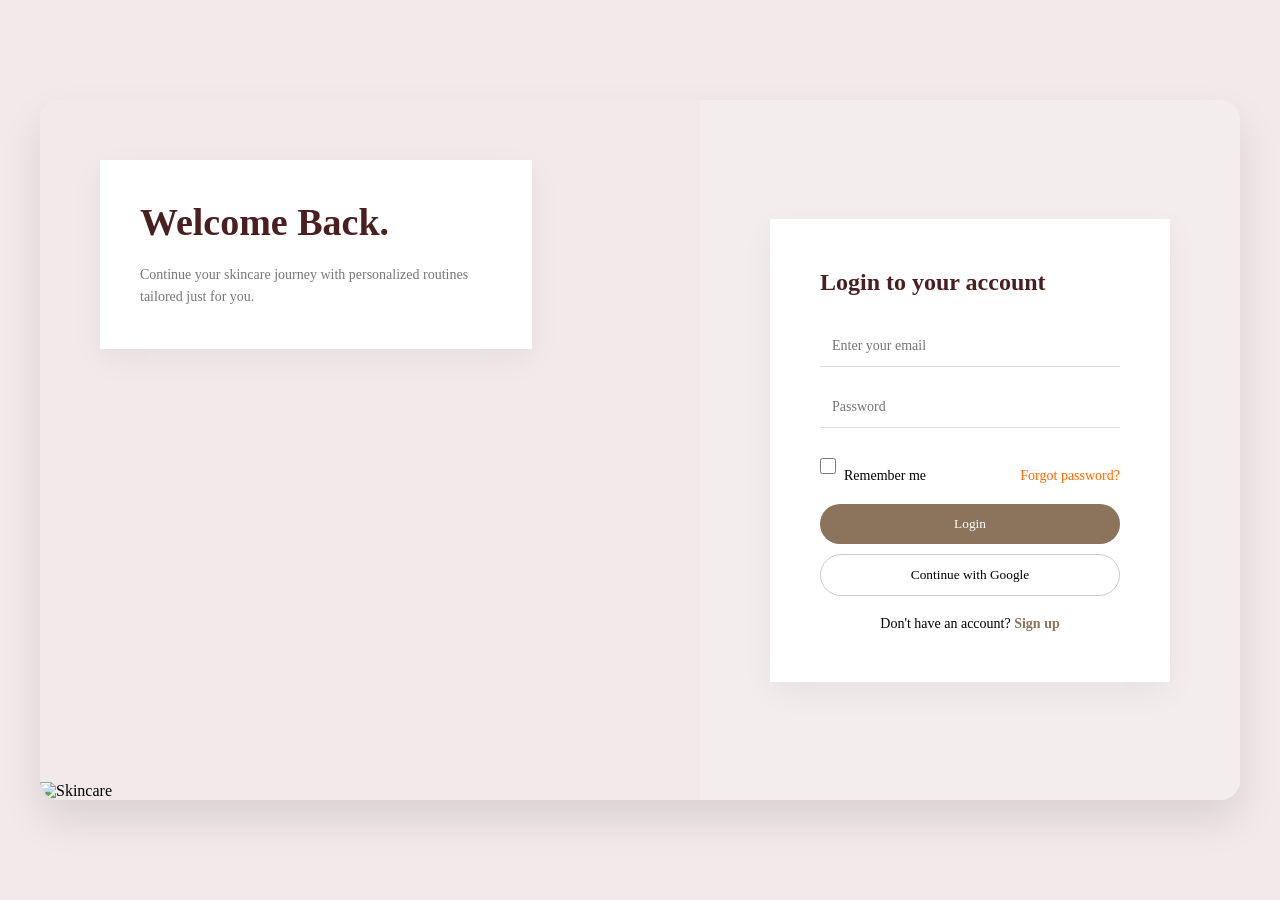
==== commit 482bf9aa: "🔐 Complete login system overhaul with enterprise features - ✅ Fixed input ID mismatches in login/sig" ====
--- a/index.html
+++ b/index.html
@@ -99,6 +99,13 @@
 
 
     </section>
+
+    <script>
+/* CHECK USER LOGIN */
+if(localStorage.getItem("lumiskinUser") === null){
+    window.location.href = "Login/login.html";
+}
+</script>
 
     <!-- Navigation bar ends.-->
 
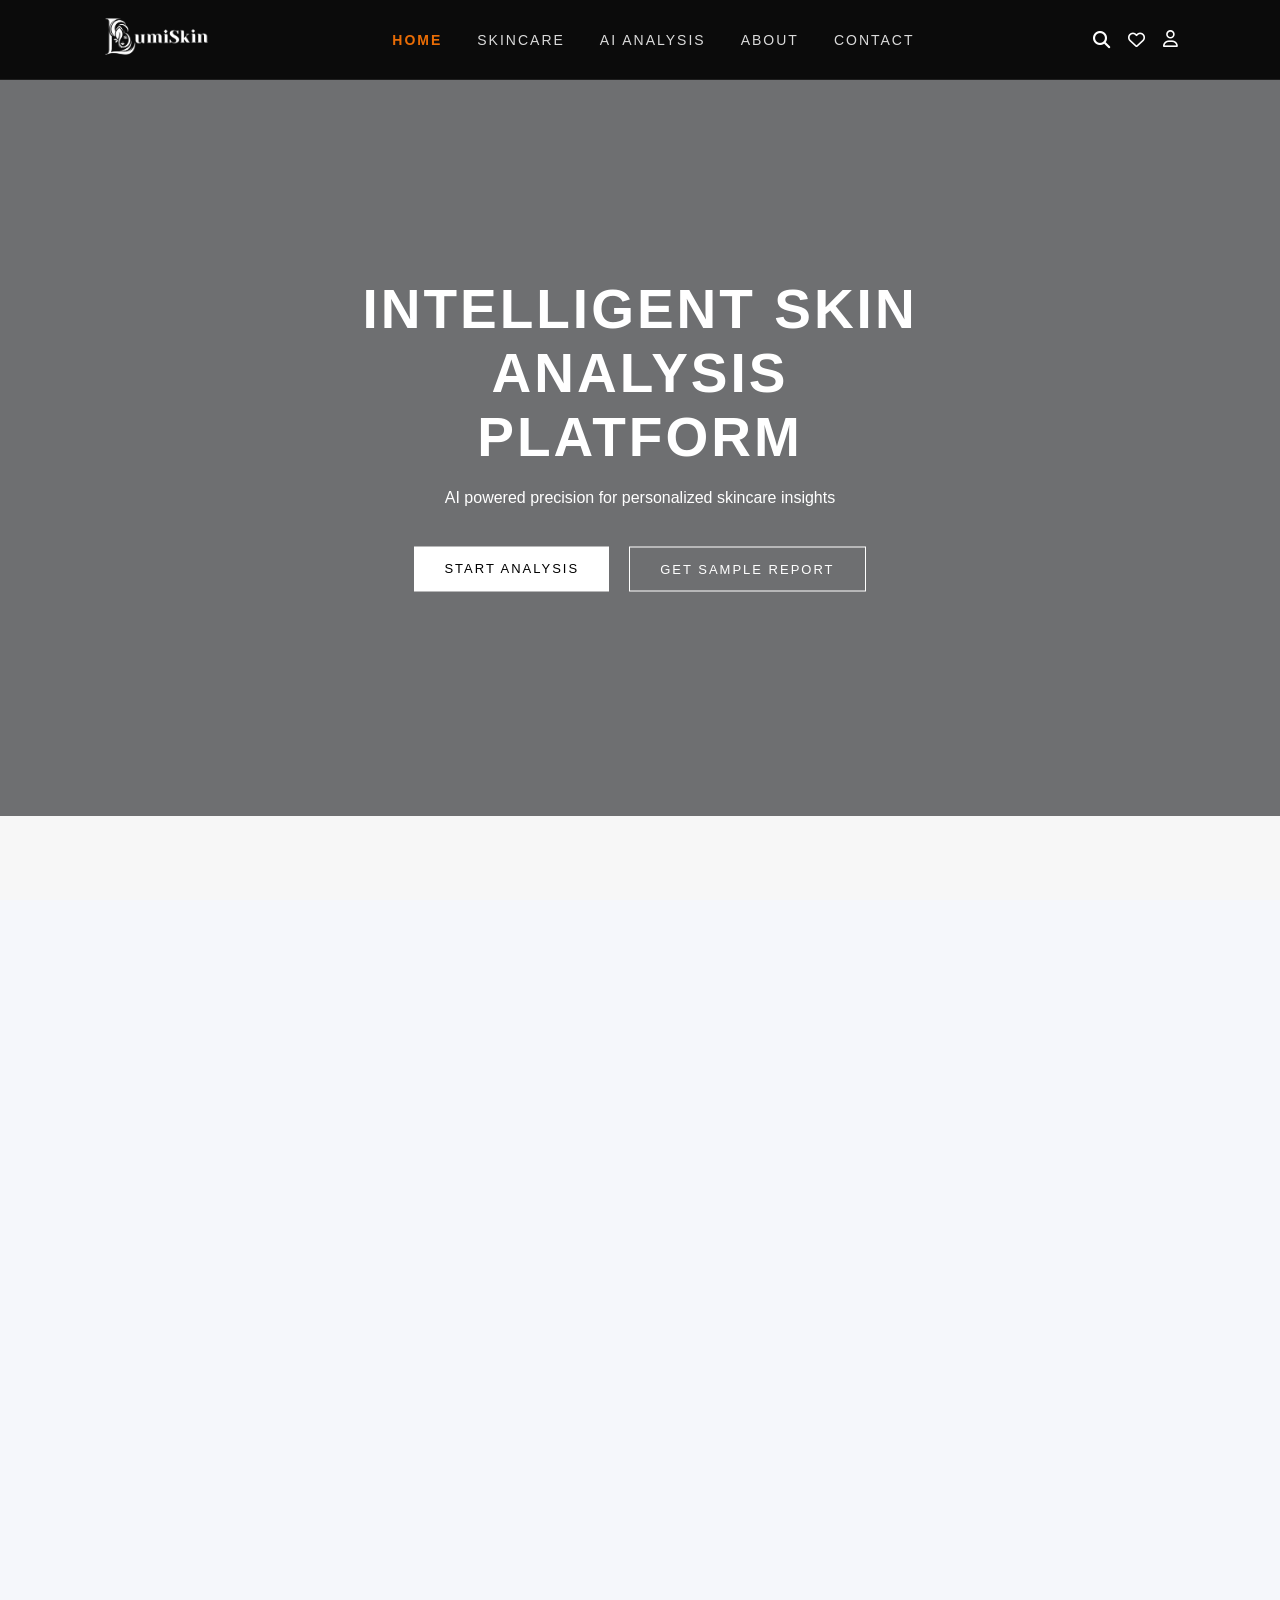
==== commit 1d4fad64: "updated login error" ====
--- a/index.html
+++ b/index.html
@@ -100,12 +100,7 @@
 
     </section>
 
-    <script>
-/* CHECK USER LOGIN */
-if(localStorage.getItem("lumiskinUser") === null){
-    window.location.href = "Login/login.html";
-}
-</script>
+ 
 
     <!-- Navigation bar ends.-->
 
@@ -524,33 +519,7 @@
 
 
 
-<script>
-
-const profileIcon = document.getElementById("profileIcon");
-const profileMenu = document.getElementById("profileMenu");
-const logoutBtn = document.getElementById("logoutBtn");
-
-/* open dropdown */
-
-profileIcon.onclick = function(){
-
-if(profileMenu.style.display === "block"){
-profileMenu.style.display = "none";
-}else{
-profileMenu.style.display = "block";
-}
-
-};
-
-/* logout */
-
-logoutBtn.onclick = function(){
-
-window.location.href = "login.html";
-
-};
-
-</script>
+
 
 
 
@@ -563,4 +532,4 @@
 
 </body>
 
-</html>+</html>
